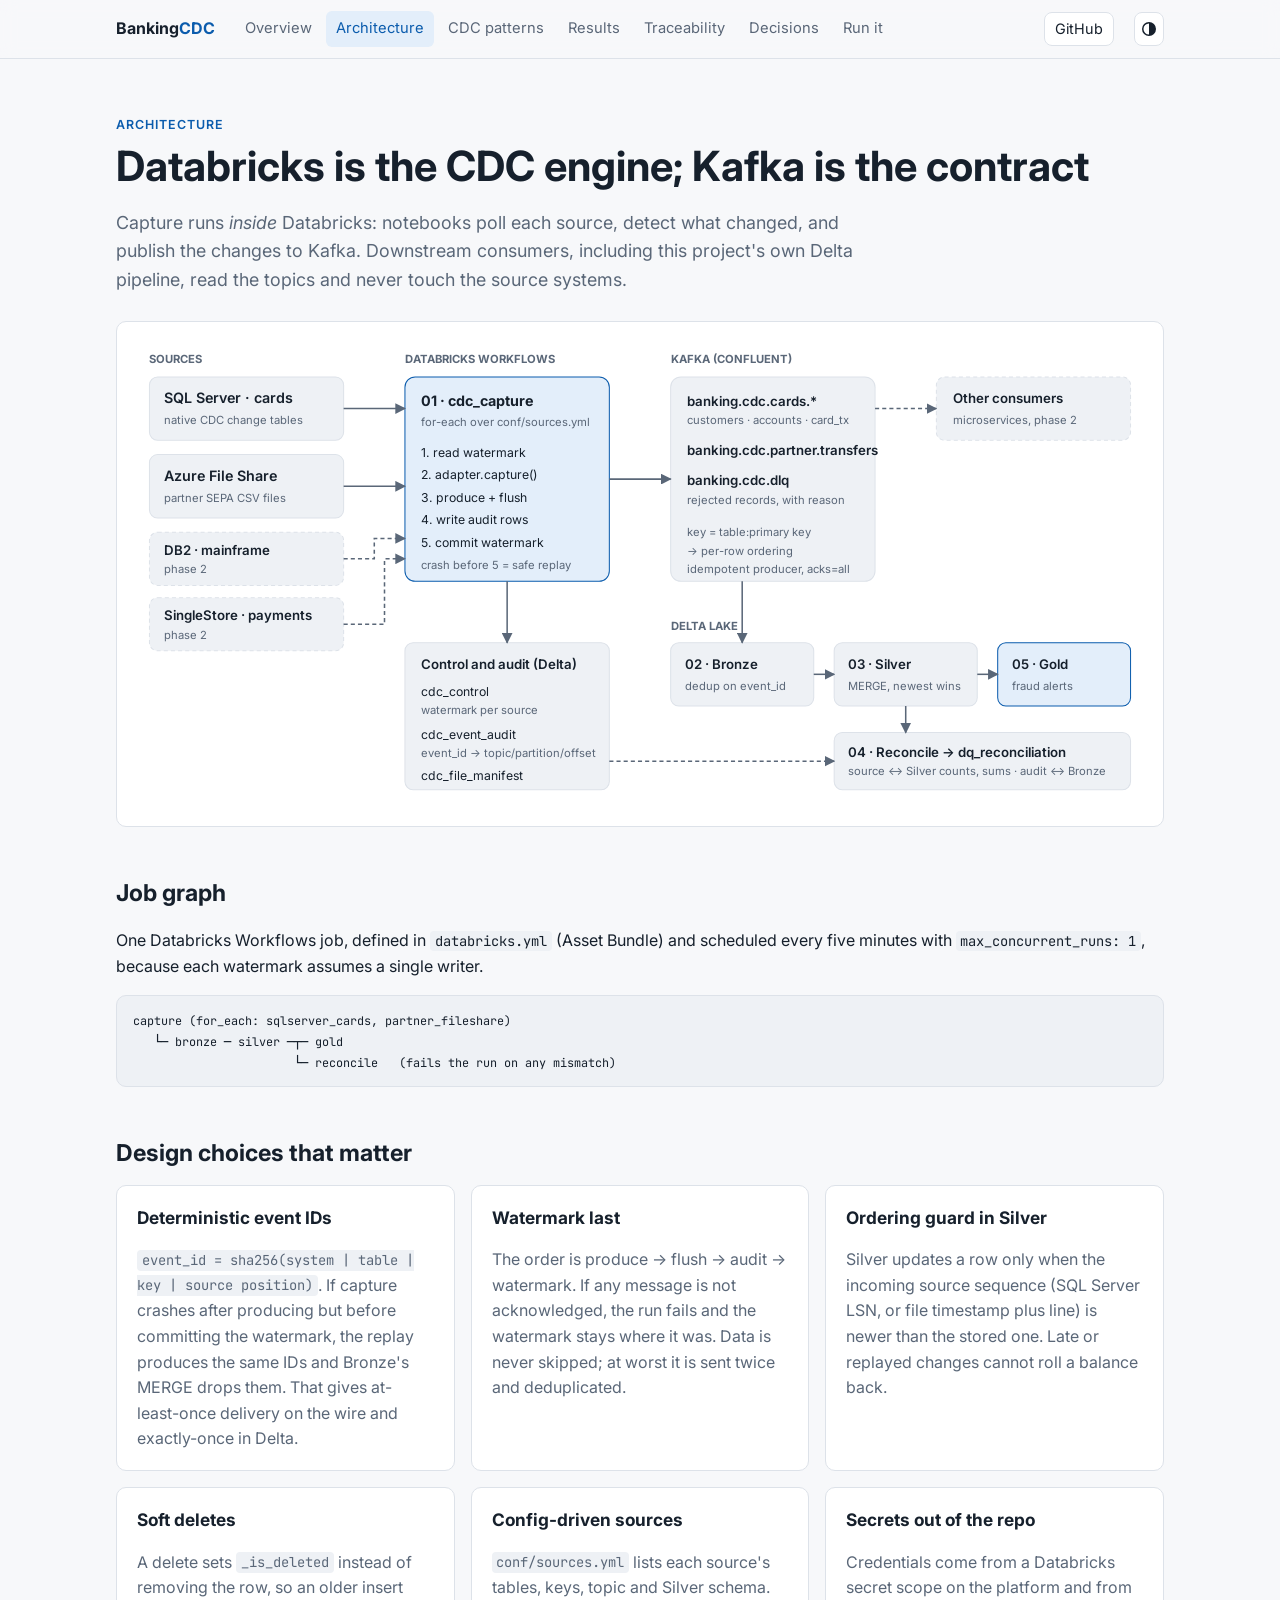
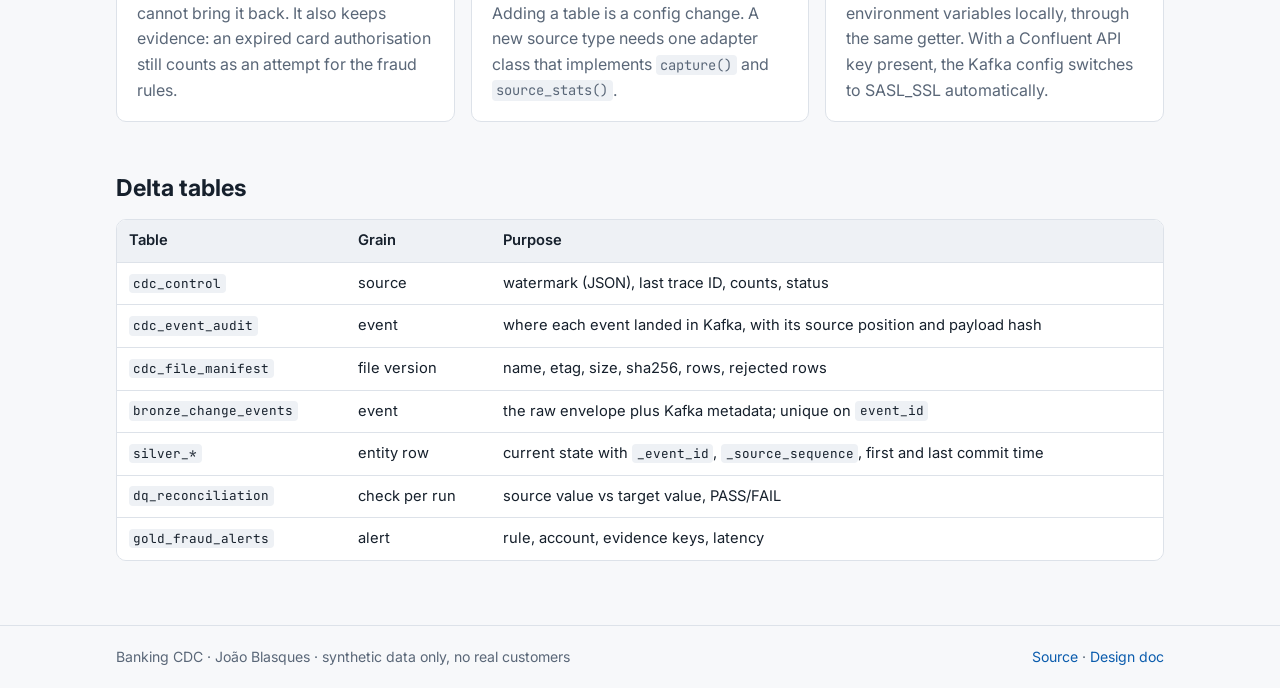
==== site/architecture.html @ 2c1e80fa "feat: Spark/Delta pipeline, Databricks job, measured run and website - Capture → Kafka (idempotent p" ====
<!doctype html>
<html lang="en">
<head>
  <meta charset="utf-8">
  <meta name="viewport" content="width=device-width, initial-scale=1">
  <title>Architecture · Banking CDC</title>
  <meta name="description" content="How changes flow from the bank's source systems through Databricks capture, Kafka and Delta Lake to fraud alerts.">
  <link rel="preconnect" href="https://fonts.googleapis.com">
  <link href="https://fonts.googleapis.com/css2?family=Inter:wght@400;600;700&family=JetBrains+Mono&display=swap" rel="stylesheet">
  <link rel="stylesheet" href="assets/style.css">
</head>
<body data-page="architecture">
<main>
  <section class="hero">
    <div class="eyebrow">Architecture</div>
    <h1>Databricks is the CDC engine; Kafka is the contract</h1>
    <p class="lead">
      Capture runs <i>inside</i> Databricks: notebooks poll each source, detect what changed,
      and publish the changes to Kafka. Downstream consumers, including this project's own
      Delta pipeline, read the topics and never touch the source systems.
    </p>
  </section>

  <div class="diagram" role="img" aria-label="Data flow: sources to capture to Kafka to Bronze, Silver, Gold, with control and audit tables">
    <svg viewBox="0 0 1000 470" xmlns="http://www.w3.org/2000/svg">
      <defs>
        <marker id="arrow" viewBox="0 0 10 10" refX="9" refY="5" markerWidth="7" markerHeight="7" orient="auto-start-reverse">
          <path d="M0,0 L10,5 L0,10 z"/>
        </marker>
      </defs>

      <!-- sources -->
      <text x="20" y="28" font-size="12" font-weight="700" class="sub">SOURCES</text>
      <rect class="box" x="20" y="42" width="190" height="62" rx="8"/>
      <text x="34" y="68" font-size="14" font-weight="600">SQL Server · cards</text>
      <text x="34" y="88" class="sub">native CDC change tables</text>
      <rect class="box" x="20" y="118" width="190" height="62" rx="8"/>
      <text x="34" y="144" font-size="14" font-weight="600">Azure File Share</text>
      <text x="34" y="164" class="sub">partner SEPA CSV files</text>
      <rect class="box edge-dash" x="20" y="194" width="190" height="52" rx="8" stroke-dasharray="4 3"/>
      <text x="34" y="216" font-size="13" font-weight="600">DB2 · mainframe</text>
      <text x="34" y="234" class="sub">phase 2</text>
      <rect class="box" x="20" y="258" width="190" height="52" rx="8" stroke-dasharray="4 3"/>
      <text x="34" y="280" font-size="13" font-weight="600">SingleStore · payments</text>
      <text x="34" y="298" class="sub">phase 2</text>

      <!-- capture -->
      <text x="270" y="28" font-size="12" font-weight="700" class="sub">DATABRICKS WORKFLOWS</text>
      <rect class="box-accent" x="270" y="42" width="200" height="200" rx="10"/>
      <text x="286" y="70" font-size="14" font-weight="700">01 · cdc_capture</text>
      <text x="286" y="90" class="sub">for-each over conf/sources.yml</text>
      <text x="286" y="120" font-size="12">1. read watermark</text>
      <text x="286" y="142" font-size="12">2. adapter.capture()</text>
      <text x="286" y="164" font-size="12">3. produce + flush</text>
      <text x="286" y="186" font-size="12">4. write audit rows</text>
      <text x="286" y="208" font-size="12">5. commit watermark</text>
      <text x="286" y="230" class="sub">crash before 5 = safe replay</text>

      <!-- kafka -->
      <text x="530" y="28" font-size="12" font-weight="700" class="sub">KAFKA (CONFLUENT)</text>
      <rect class="box" x="530" y="42" width="200" height="200" rx="10"/>
      <text x="546" y="70" font-size="13" font-weight="600">banking.cdc.cards.*</text>
      <text x="546" y="88" class="sub">customers · accounts · card_tx</text>
      <text x="546" y="118" font-size="13" font-weight="600">banking.cdc.partner.transfers</text>
      <text x="546" y="148" font-size="13" font-weight="600">banking.cdc.dlq</text>
      <text x="546" y="166" class="sub">rejected records, with reason</text>
      <text x="546" y="198" class="sub">key = table:primary key</text>
      <text x="546" y="216" class="sub">→ per-row ordering</text>
      <text x="546" y="234" class="sub">idempotent producer, acks=all</text>

      <!-- consumers -->
      <rect class="box" x="790" y="42" width="190" height="62" rx="8" stroke-dasharray="4 3"/>
      <text x="806" y="68" font-size="13" font-weight="600">Other consumers</text>
      <text x="806" y="88" class="sub">microservices, phase 2</text>

      <!-- medallion -->
      <text x="530" y="290" font-size="12" font-weight="700" class="sub">DELTA LAKE</text>
      <rect class="box" x="530" y="302" width="140" height="62" rx="8"/>
      <text x="544" y="328" font-size="13" font-weight="600">02 · Bronze</text>
      <text x="544" y="348" class="sub">dedup on event_id</text>
      <rect class="box" x="690" y="302" width="140" height="62" rx="8"/>
      <text x="704" y="328" font-size="13" font-weight="600">03 · Silver</text>
      <text x="704" y="348" class="sub">MERGE, newest wins</text>
      <rect class="box-accent" x="850" y="302" width="130" height="62" rx="8"/>
      <text x="864" y="328" font-size="13" font-weight="600">05 · Gold</text>
      <text x="864" y="348" class="sub">fraud alerts</text>
      <rect class="box" x="690" y="390" width="290" height="56" rx="8"/>
      <text x="704" y="414" font-size="13" font-weight="600">04 · Reconcile → dq_reconciliation</text>
      <text x="704" y="432" class="sub">source ↔ Silver counts, sums · audit ↔ Bronze</text>

      <!-- control -->
      <rect class="box" x="270" y="302" width="200" height="144" rx="8"/>
      <text x="286" y="328" font-size="13" font-weight="600">Control and audit (Delta)</text>
      <text x="286" y="354" font-size="12">cdc_control</text>
      <text x="286" y="372" class="sub">watermark per source</text>
      <text x="286" y="396" font-size="12">cdc_event_audit</text>
      <text x="286" y="414" class="sub">event_id → topic/partition/offset</text>
      <text x="286" y="436" font-size="12">cdc_file_manifest</text>

      <!-- edges -->
      <path class="edge" d="M210 73 H270"/>
      <path class="edge" d="M210 149 H270"/>
      <path class="edge edge-dash" d="M210 220 H240 V200 H270"/>
      <path class="edge edge-dash" d="M210 284 H250 V220 H270"/>
      <path class="edge" d="M470 142 H530"/>
      <path class="edge" d="M370 242 V302"/>
      <path class="edge edge-dash" d="M730 73 H790"/>
      <path class="edge" d="M600 242 V302"/>
      <path class="edge" d="M670 333 H690"/>
      <path class="edge" d="M830 333 H850"/>
      <path class="edge" d="M760 364 V390"/>
      <path class="edge edge-dash" d="M470 418 H690"/>
    </svg>
  </div>

  <h2>Job graph</h2>
  <p>One Databricks Workflows job, defined in <code>databricks.yml</code> (Asset Bundle) and
    scheduled every five minutes with <code>max_concurrent_runs: 1</code>, because each
    watermark assumes a single writer.</p>
<pre><code>capture (for_each: sqlserver_cards, partner_fileshare)
   └─ bronze ─ silver ─┬─ gold
                       └─ reconcile   (fails the run on any mismatch)</code></pre>

  <h2>Design choices that matter</h2>
  <div class="grid grid-2">
    <div class="card">
      <h3>Deterministic event IDs</h3>
      <p class="muted"><code>event_id = sha256(system | table | key | source position)</code>.
        If capture crashes after producing but before committing the watermark, the replay
        produces the same IDs and Bronze's MERGE drops them. That gives at-least-once delivery
        on the wire and exactly-once in Delta.</p>
    </div>
    <div class="card">
      <h3>Watermark last</h3>
      <p class="muted">The order is produce → flush → audit → watermark. If any message is not
        acknowledged, the run fails and the watermark stays where it was. Data is never
        skipped; at worst it is sent twice and deduplicated.</p>
    </div>
    <div class="card">
      <h3>Ordering guard in Silver</h3>
      <p class="muted">Silver updates a row only when the incoming source sequence (SQL Server
        LSN, or file timestamp plus line) is newer than the stored one. Late or replayed
        changes cannot roll a balance back.</p>
    </div>
    <div class="card">
      <h3>Soft deletes</h3>
      <p class="muted">A delete sets <code>_is_deleted</code> instead of removing the row, so
        an older insert cannot bring it back. It also keeps evidence: an expired card
        authorisation still counts as an attempt for the fraud rules.</p>
    </div>
    <div class="card">
      <h3>Config-driven sources</h3>
      <p class="muted"><code>conf/sources.yml</code> lists each source's tables, keys, topic
        and Silver schema. Adding a table is a config change. A new source type needs one
        adapter class that implements <code>capture()</code> and <code>source_stats()</code>.</p>
    </div>
    <div class="card">
      <h3>Secrets out of the repo</h3>
      <p class="muted">Credentials come from a Databricks secret scope on the platform and
        from environment variables locally, through the same getter. With a Confluent API key
        present, the Kafka config switches to SASL_SSL automatically.</p>
    </div>
  </div>

  <h2>Delta tables</h2>
  <div class="table-wrap">
    <table>
      <thead><tr><th>Table</th><th>Grain</th><th>Purpose</th></tr></thead>
      <tbody>
        <tr><td><code>cdc_control</code></td><td>source</td><td>watermark (JSON), last trace ID, counts, status</td></tr>
        <tr><td><code>cdc_event_audit</code></td><td>event</td><td>where each event landed in Kafka, with its source position and payload hash</td></tr>
        <tr><td><code>cdc_file_manifest</code></td><td>file version</td><td>name, etag, size, sha256, rows, rejected rows</td></tr>
        <tr><td><code>bronze_change_events</code></td><td>event</td><td>the raw envelope plus Kafka metadata; unique on <code>event_id</code></td></tr>
        <tr><td><code>silver_*</code></td><td>entity row</td><td>current state with <code>_event_id</code>, <code>_source_sequence</code>, first and last commit time</td></tr>
        <tr><td><code>dq_reconciliation</code></td><td>check per run</td><td>source value vs target value, PASS/FAIL</td></tr>
        <tr><td><code>gold_fraud_alerts</code></td><td>alert</td><td>rule, account, evidence keys, latency</td></tr>
      </tbody>
    </table>
  </div>
</main>
<script src="assets/app.js"></script>
</body>
</html>
---- site/assets/style.css ----
:root {
  --bg: #f7f8fa;
  --surface: #ffffff;
  --surface-2: #eef1f5;
  --text: #16202c;
  --muted: #5a6778;
  --border: #dde2e9;
  --accent: #0b5cad;
  --accent-soft: #e3eefa;
  --ok: #1d7a46;
  --ok-soft: #e2f3e9;
  --bad: #b3261e;
  --bad-soft: #fbe7e5;
  --warn: #8a5a00;
  --s1: #0b5cad;
  --s2: #c2410c;
  --s3: #0f766e;
  --s4: #7c3aed;
  --mono: "JetBrains Mono", ui-monospace, SFMono-Regular, Menlo, monospace;
  --sans: "Inter", system-ui, -apple-system, "Segoe UI", sans-serif;
  --radius: 10px;
  color-scheme: light;
}

@media (prefers-color-scheme: dark) {
  :root:not([data-theme="light"]) {
    --bg: #0e141b;
    --surface: #151d27;
    --surface-2: #1c2633;
    --text: #e6ebf1;
    --muted: #9aa7b8;
    --border: #2a3646;
    --accent: #6cb0f5;
    --accent-soft: #16304b;
    --ok: #5fcf8f;
    --ok-soft: #133524;
    --bad: #f28b82;
    --bad-soft: #3d1a18;
    --warn: #f0b955;
    --s1: #6cb0f5;
    --s2: #f59e6b;
    --s3: #4fd1c5;
    --s4: #b794f6;
    color-scheme: dark;
  }
}

:root[data-theme="dark"] {
  --bg: #0e141b;
  --surface: #151d27;
  --surface-2: #1c2633;
  --text: #e6ebf1;
  --muted: #9aa7b8;
  --border: #2a3646;
  --accent: #6cb0f5;
  --accent-soft: #16304b;
  --ok: #5fcf8f;
  --ok-soft: #133524;
  --bad: #f28b82;
  --bad-soft: #3d1a18;
  --warn: #f0b955;
  --s1: #6cb0f5;
  --s2: #f59e6b;
  --s3: #4fd1c5;
  --s4: #b794f6;
  color-scheme: dark;
}

* { box-sizing: border-box; }
html { scroll-behavior: smooth; }
body {
  margin: 0;
  background: var(--bg);
  color: var(--text);
  font: 16px/1.6 var(--sans);
  -webkit-font-smoothing: antialiased;
}
a { color: var(--accent); text-decoration: none; }
a:hover { text-decoration: underline; }
code, pre { font-family: var(--mono); font-size: 0.86em; }
code { background: var(--surface-2); padding: 0.1em 0.35em; border-radius: 4px; }
pre {
  background: var(--surface-2);
  border: 1px solid var(--border);
  border-radius: var(--radius);
  padding: 14px 16px;
  overflow-x: auto;
  line-height: 1.5;
}
pre code { background: none; padding: 0; }

/* ---- header / nav ---- */
.site-header {
  position: sticky;
  top: 0;
  z-index: 10;
  background: color-mix(in srgb, var(--bg) 88%, transparent);
  backdrop-filter: blur(8px);
  border-bottom: 1px solid var(--border);
}
.nav {
  max-width: 1080px;
  margin: 0 auto;
  padding: 0 16px;
  display: flex;
  align-items: center;
  gap: 20px;
  height: 58px;
}
.brand { font-weight: 700; color: var(--text); white-space: nowrap; }
.brand span { color: var(--accent); }
.nav-links { display: flex; gap: 4px; flex: 1; overflow-x: auto; scrollbar-width: none; }
.nav-links a {
  color: var(--muted);
  padding: 6px 10px;
  border-radius: 6px;
  font-size: 0.92rem;
  white-space: nowrap;
}
.nav-links a:hover { color: var(--text); background: var(--surface-2); text-decoration: none; }
.nav-links a[aria-current="page"] { color: var(--accent); background: var(--accent-soft); }
.icon-btn {
  border: 1px solid var(--border);
  background: var(--surface);
  color: var(--text);
  border-radius: 8px;
  height: 34px;
  min-width: 34px;
  cursor: pointer;
  font-size: 0.9rem;
}
.icon-btn:hover { background: var(--surface-2); }

/* ---- layout ---- */
main { max-width: 1080px; margin: 0 auto; padding: 32px 16px 64px; }
.hero { padding: 24px 0 8px; }
.eyebrow {
  text-transform: uppercase;
  letter-spacing: 0.08em;
  font-size: 0.78rem;
  color: var(--accent);
  font-weight: 600;
}
h1 { font-size: clamp(1.8rem, 4vw, 2.6rem); line-height: 1.15; margin: 8px 0 12px; }
h2 { font-size: 1.45rem; margin: 48px 0 12px; }
h3 { font-size: 1.08rem; margin: 0 0 6px; }
.lead { font-size: 1.12rem; color: var(--muted); max-width: 760px; }
.muted { color: var(--muted); }
.small { font-size: 0.88rem; }

.grid { display: grid; gap: 16px; }
.grid-2 { grid-template-columns: repeat(auto-fit, minmax(300px, 1fr)); }
.grid-3 { grid-template-columns: repeat(auto-fit, minmax(240px, 1fr)); }
.grid-4 { grid-template-columns: repeat(auto-fit, minmax(180px, 1fr)); }

.card {
  background: var(--surface);
  border: 1px solid var(--border);
  border-radius: var(--radius);
  padding: 18px 20px;
}
.card p:last-child { margin-bottom: 0; }
.card.accent { border-left: 4px solid var(--accent); }

.stat .value { font-size: 1.9rem; font-weight: 700; line-height: 1.1; }
.stat .label { color: var(--muted); font-size: 0.88rem; }

.tag {
  display: inline-block;
  font-size: 0.75rem;
  font-weight: 600;
  padding: 2px 8px;
  border-radius: 999px;
  background: var(--surface-2);
  color: var(--muted);
  margin-right: 4px;
}
.tag.ok { background: var(--ok-soft); color: var(--ok); }
.tag.bad { background: var(--bad-soft); color: var(--bad); }
.tag.blue { background: var(--accent-soft); color: var(--accent); }

.cta-row { display: flex; gap: 10px; flex-wrap: wrap; margin: 20px 0; }
.btn {
  display: inline-block;
  padding: 9px 16px;
  border-radius: 8px;
  border: 1px solid var(--border);
  background: var(--surface);
  color: var(--text);
  font-weight: 600;
  font-size: 0.94rem;
}
.btn.primary { background: var(--accent); border-color: var(--accent); color: #fff; }
:root[data-theme="dark"] .btn.primary { color: #0e141b; }
@media (prefers-color-scheme: dark) {
  :root:not([data-theme="light"]) .btn.primary { color: #0e141b; }
}
.btn:hover { text-decoration: none; filter: brightness(1.05); }

/* ---- tables ---- */
.table-wrap { overflow-x: auto; border: 1px solid var(--border); border-radius: var(--radius); }
table { border-collapse: collapse; width: 100%; background: var(--surface); font-size: 0.92rem; }
th, td { text-align: left; padding: 9px 12px; border-bottom: 1px solid var(--border); vertical-align: top; }
th { background: var(--surface-2); font-weight: 600; white-space: nowrap; }
tr:last-child td { border-bottom: none; }
td.num, th.num { text-align: right; font-variant-numeric: tabular-nums; }
td code { white-space: nowrap; }

/* ---- diagram ---- */
.diagram { background: var(--surface); border: 1px solid var(--border); border-radius: var(--radius); padding: 12px; overflow-x: auto; }
.diagram svg { display: block; width: 100%; min-width: 760px; height: auto; }
.diagram text { font-family: var(--sans); fill: var(--text); }
.diagram .box { fill: var(--surface-2); stroke: var(--border); }
.diagram .box-accent { fill: var(--accent-soft); stroke: var(--accent); }
.diagram .sub { fill: var(--muted); font-size: 11px; }
.diagram .edge { stroke: var(--muted); stroke-width: 1.5; fill: none; marker-end: url(#arrow); }
.diagram .edge-dash { stroke-dasharray: 4 3; }
.diagram #arrow path { fill: var(--muted); }

/* ---- steps ---- */
.steps { counter-reset: step; list-style: none; padding: 0; }
.steps li { counter-increment: step; position: relative; padding: 0 0 18px 44px; }
.steps li::before {
  content: counter(step);
  position: absolute;
  left: 0;
  top: 0;
  width: 28px;
  height: 28px;
  border-radius: 50%;
  background: var(--accent-soft);
  color: var(--accent);
  font-weight: 700;
  display: grid;
  place-items: center;
  font-size: 0.85rem;
}

/* ---- charts ---- */
.chart { width: 100%; height: auto; display: block; }
.chart text { font-family: var(--sans); fill: var(--muted); font-size: 11px; }
.chart .grid-line { stroke: var(--border); }
.legend { display: flex; gap: 14px; flex-wrap: wrap; font-size: 0.85rem; color: var(--muted); margin-top: 8px; }
.legend i { display: inline-block; width: 10px; height: 10px; border-radius: 2px; margin-right: 6px; vertical-align: middle; }

/* ---- lineage ---- */
.alert-picker { display: flex; gap: 8px; flex-wrap: wrap; margin-bottom: 16px; }
.alert-picker button {
  border: 1px solid var(--border);
  background: var(--surface);
  color: var(--text);
  border-radius: 999px;
  padding: 7px 14px;
  cursor: pointer;
  font: inherit;
  font-size: 0.9rem;
}
.alert-picker button[aria-pressed="true"] { background: var(--accent); border-color: var(--accent); color: #fff; }
.trace { display: grid; gap: 12px; }
.trace-hop { display: grid; grid-template-columns: 140px 1fr; gap: 12px; align-items: start; }
.trace-hop .hop-label { font-weight: 600; color: var(--muted); font-size: 0.85rem; padding-top: 18px; }
@media (max-width: 640px) {
  .trace-hop { grid-template-columns: 1fr; }
  .trace-hop .hop-label { padding-top: 0; }
}
.kv { display: grid; grid-template-columns: max-content 1fr; gap: 2px 14px; font-size: 0.88rem; }
.kv dt { color: var(--muted); }
.kv dd { margin: 0; font-family: var(--mono); font-size: 0.82rem; word-break: break-all; }

details.adr { background: var(--surface); border: 1px solid var(--border); border-radius: var(--radius); padding: 14px 18px; margin-bottom: 10px; }
details.adr summary { cursor: pointer; font-weight: 600; }
details.adr[open] summary { margin-bottom: 8px; }

.site-footer { border-top: 1px solid var(--border); color: var(--muted); font-size: 0.88rem; }
.site-footer div { max-width: 1080px; margin: 0 auto; padding: 20px 16px; display: flex; gap: 16px; flex-wrap: wrap; justify-content: space-between; }

.notice { background: var(--accent-soft); border-radius: var(--radius); padding: 12px 16px; font-size: 0.94rem; }
.empty { color: var(--muted); font-style: italic; }

/* ---- small screens: nothing may push the page wider than the viewport ---- */
.grid > *, .nav > *, .trace-hop > * { min-width: 0; }
.nav-links { min-width: 0; }
.icon-btn svg { width: 16px; height: 16px; display: block; margin: auto; fill: currentColor; }
@media (max-width: 640px) {
  .nav { gap: 10px; }
  .gh-link { display: none !important; }
  h2 { font-size: 1.25rem; margin-top: 36px; }
  .card { padding: 14px 16px; }
  pre { font-size: 0.78rem; }
}
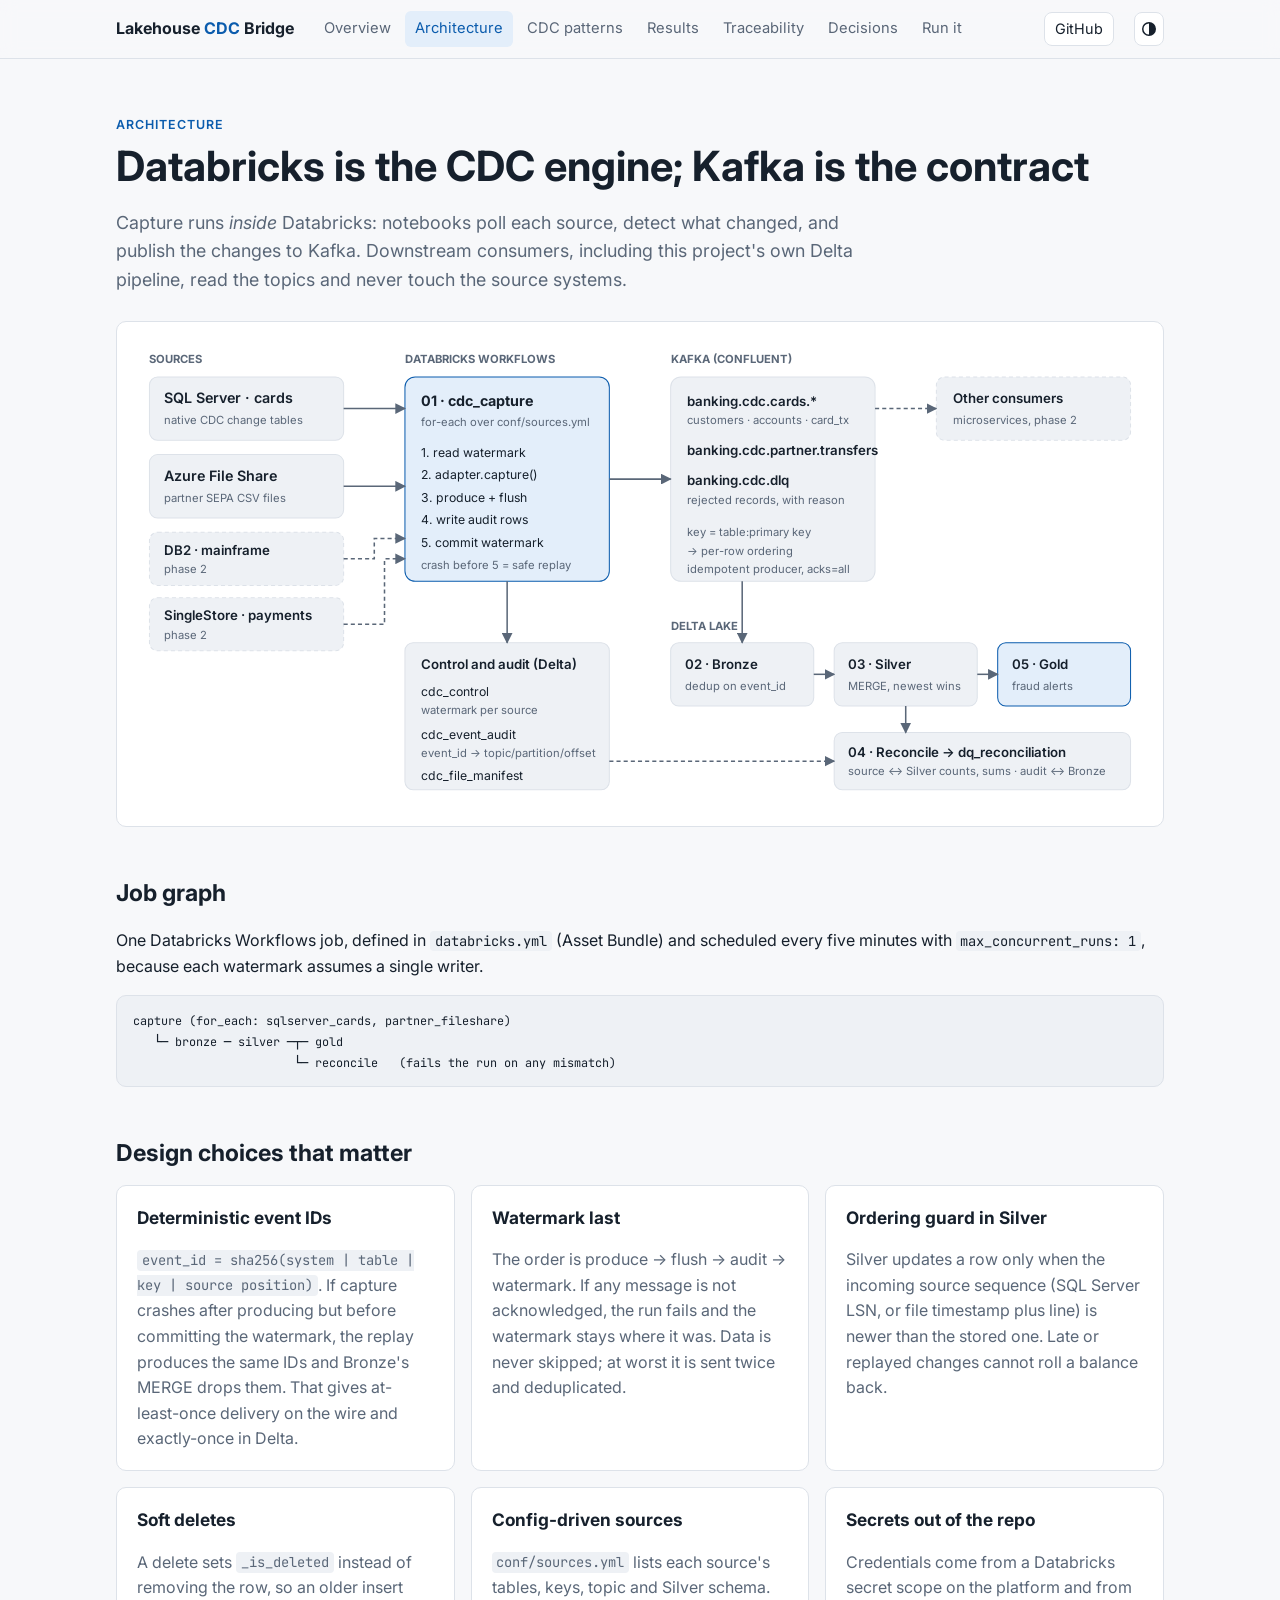
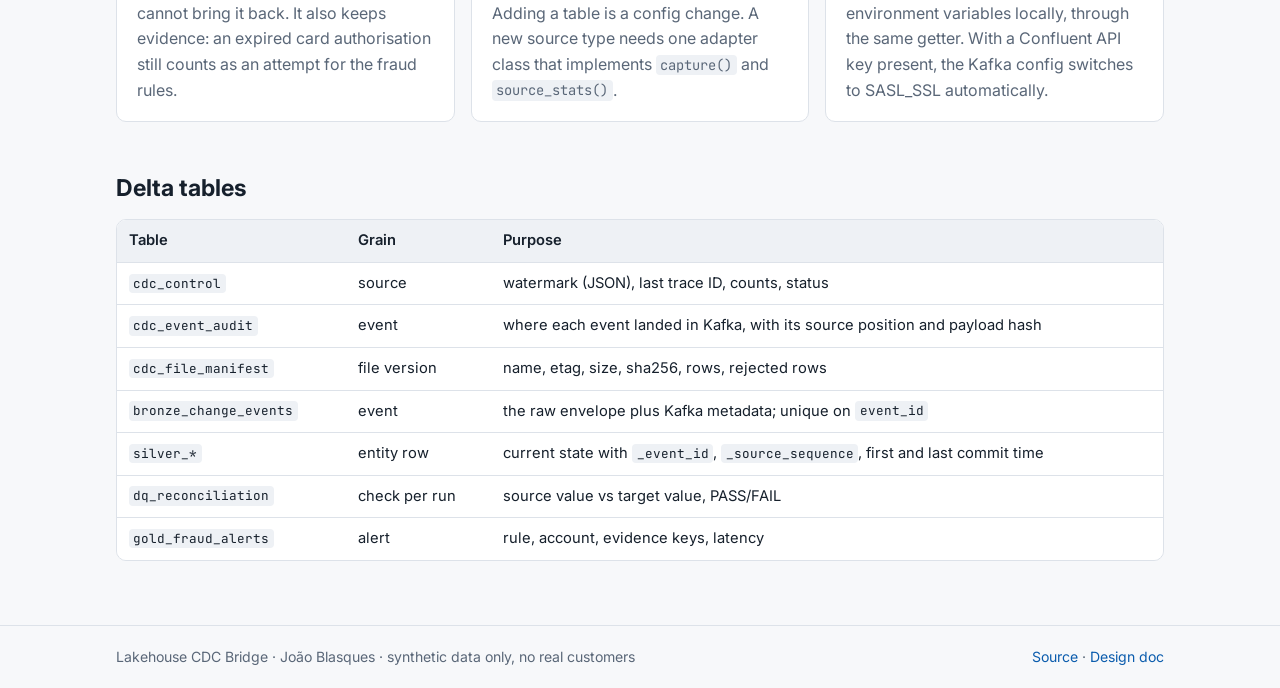
==== commit 0095aec2: "chore: rename project to lakehouse-cdc-bridge Update repo/Pages URLs, site branding and titles, READ" ====
--- a/site/architecture.html
+++ b/site/architecture.html
@@ -3,7 +3,7 @@
 <head>
   <meta charset="utf-8">
   <meta name="viewport" content="width=device-width, initial-scale=1">
-  <title>Architecture · Banking CDC</title>
+  <title>Architecture · Lakehouse CDC Bridge</title>
   <meta name="description" content="How changes flow from the bank's source systems through Databricks capture, Kafka and Delta Lake to fraud alerts.">
   <link rel="preconnect" href="https://fonts.googleapis.com">
   <link href="https://fonts.googleapis.com/css2?family=Inter:wght@400;600;700&family=JetBrains+Mono&display=swap" rel="stylesheet">
--- a/site/assets/style.css
+++ b/site/assets/style.css
@@ -288,3 +288,8 @@
   .card { padding: 14px 16px; }
   pre { font-size: 0.78rem; }
 }
+@media (max-width: 640px) {
+  .nav { flex-wrap: wrap; height: auto; padding-top: 10px; row-gap: 6px; }
+  .brand { flex: 1; }
+  .nav-links { order: 3; flex-basis: 100%; padding-bottom: 8px; }
+}
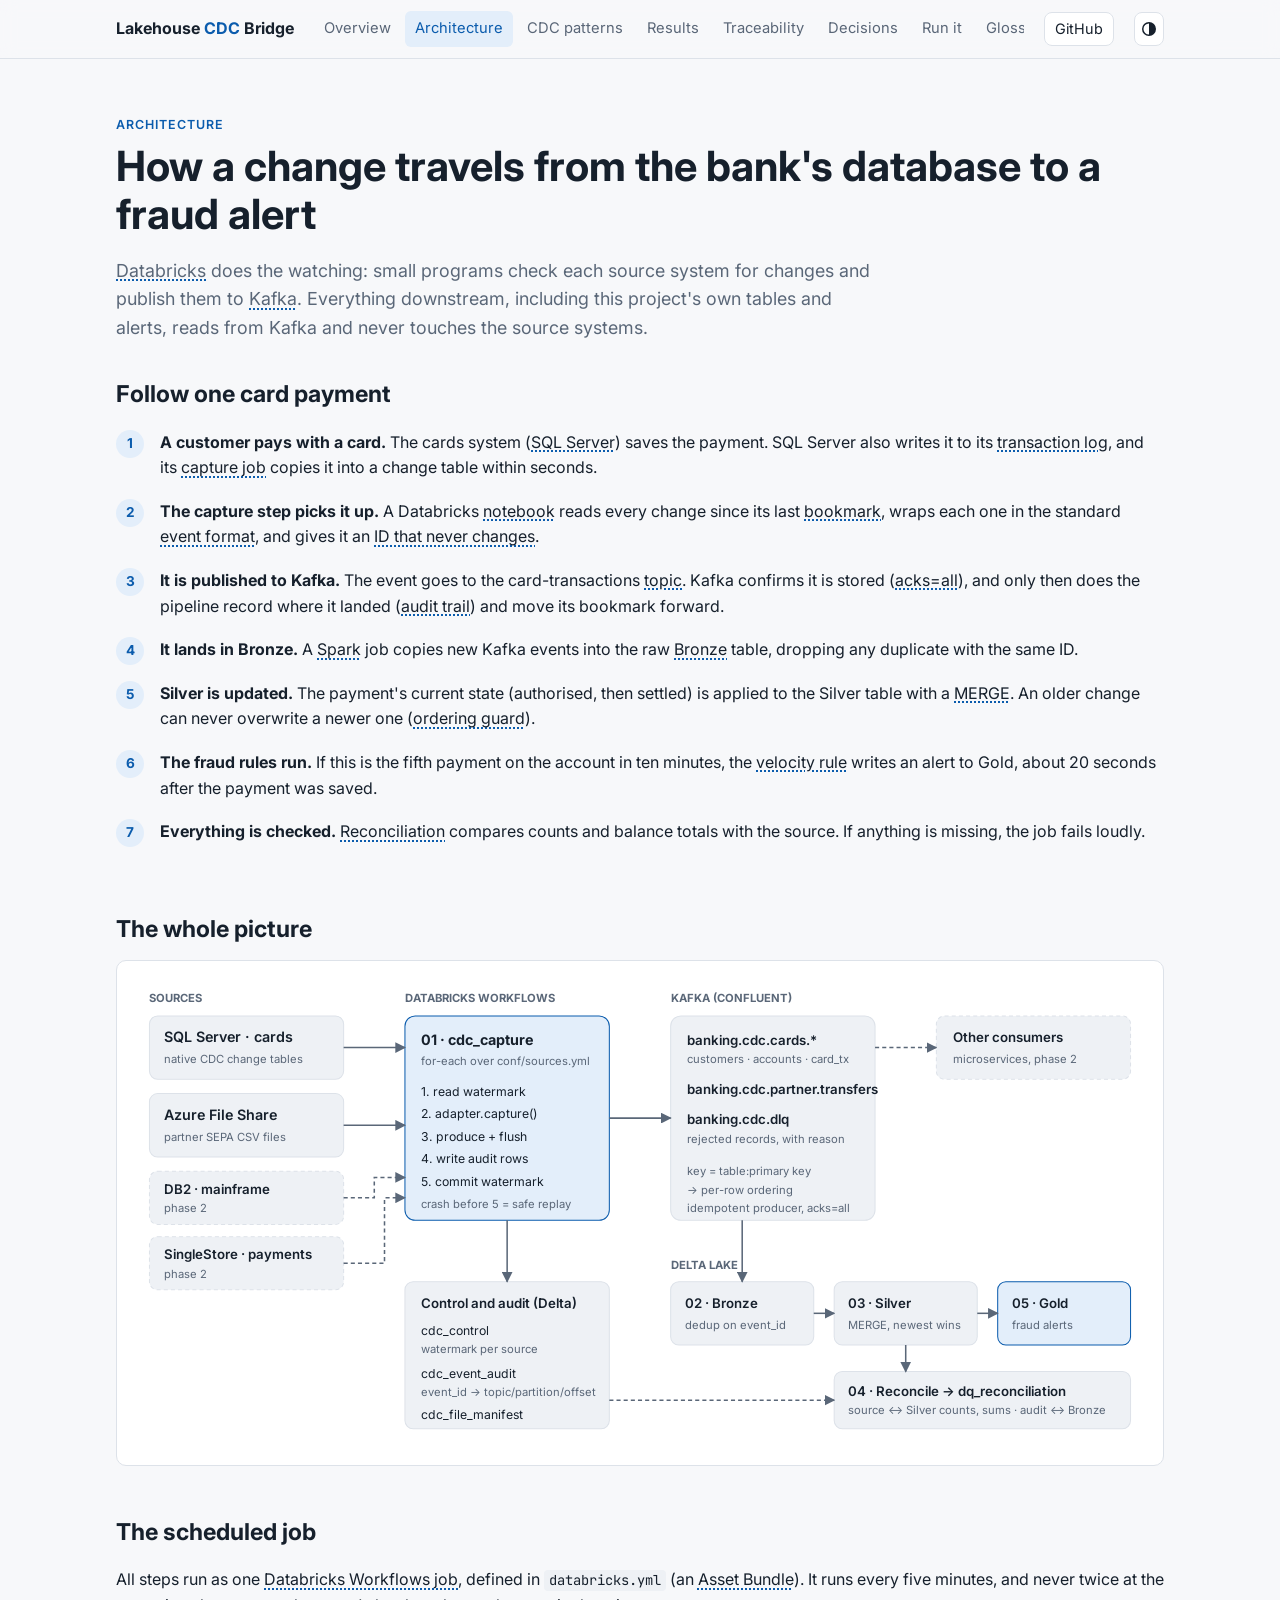
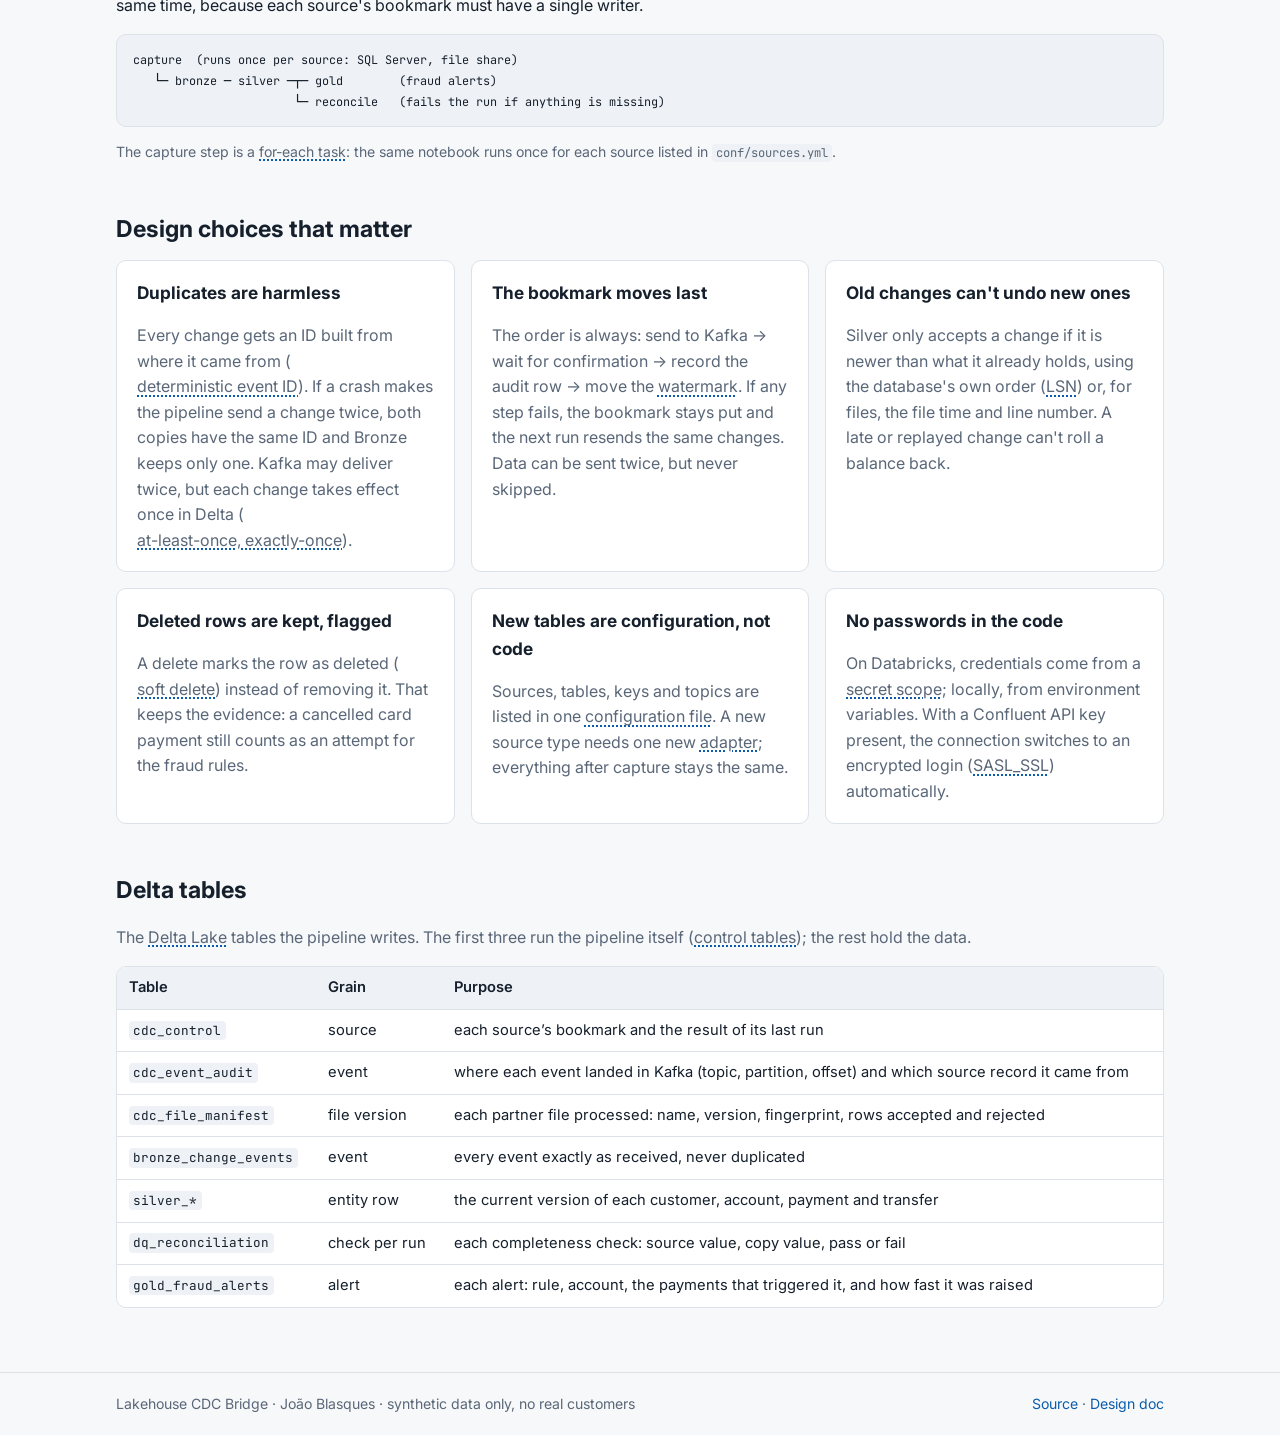
==== commit 456ac1bb: "docs(site): plain-language rewrite with glossary and term popovers - Glossary page: 82 terms in plai" ====
--- a/site/architecture.html
+++ b/site/architecture.html
@@ -7,20 +7,51 @@
   <meta name="description" content="How changes flow from the bank's source systems through Databricks capture, Kafka and Delta Lake to fraud alerts.">
   <link rel="preconnect" href="https://fonts.googleapis.com">
   <link href="https://fonts.googleapis.com/css2?family=Inter:wght@400;600;700&family=JetBrains+Mono&display=swap" rel="stylesheet">
+  <link rel="icon" href="data:image/svg+xml,%3Csvg xmlns=%27http://www.w3.org/2000/svg%27 viewBox=%270 0 32 32%27%3E%3Crect width=%2732%27 height=%2732%27 rx=%277%27 fill=%27%230b5cad%27/%3E%3Cpath d=%27M8 11h16M8 16h11M8 21h16%27 stroke=%27white%27 stroke-width=%273%27 stroke-linecap=%27round%27/%3E%3C/svg%3E">
   <link rel="stylesheet" href="assets/style.css">
 </head>
 <body data-page="architecture">
 <main>
   <section class="hero">
     <div class="eyebrow">Architecture</div>
-    <h1>Databricks is the CDC engine; Kafka is the contract</h1>
+    <h1>How a change travels from the bank's database to a fraud alert</h1>
     <p class="lead">
-      Capture runs <i>inside</i> Databricks: notebooks poll each source, detect what changed,
-      and publish the changes to Kafka. Downstream consumers, including this project's own
-      Delta pipeline, read the topics and never touch the source systems.
+      <span data-term="databricks">Databricks</span> does the watching: small programs check each
+      source system for changes and publish them to <span data-term="kafka">Kafka</span>. Everything
+      downstream, including this project's own tables and alerts, reads from Kafka and never
+      touches the source systems.
     </p>
   </section>
 
+  <h2 style="margin-top:8px">Follow one card payment</h2>
+  <ol class="steps">
+    <li><b>A customer pays with a card.</b> The cards system
+      (<span data-term="sql-server">SQL Server</span>) saves the payment. SQL Server also writes it
+      to its <span data-term="transaction-log">transaction log</span>, and its
+      <span data-term="capture-job">capture job</span> copies it into a change table within seconds.</li>
+    <li><b>The capture step picks it up.</b> A Databricks <span data-term="notebook">notebook</span>
+      reads every change since its last <span data-term="watermark">bookmark</span>, wraps each one
+      in the standard <span data-term="envelope">event format</span>, and gives it an
+      <span data-term="event-id">ID that never changes</span>.</li>
+    <li><b>It is published to Kafka.</b> The event goes to the card-transactions
+      <span data-term="topic">topic</span>. Kafka confirms it is stored
+      (<span data-term="acks">acks=all</span>), and only then does the pipeline record where it
+      landed (<span data-term="audit">audit trail</span>) and move its bookmark forward.</li>
+    <li><b>It lands in Bronze.</b> A <span data-term="spark">Spark</span> job copies new Kafka
+      events into the raw <span data-term="medallion">Bronze</span> table, dropping any duplicate
+      with the same ID.</li>
+    <li><b>Silver is updated.</b> The payment's current state (authorised, then settled) is applied
+      to the Silver table with a <span data-term="merge">MERGE</span>. An older change can never
+      overwrite a newer one (<span data-term="ordering-guard">ordering guard</span>).</li>
+    <li><b>The fraud rules run.</b> If this is the fifth payment on the account in ten minutes, the
+      <span data-term="velocity">velocity rule</span> writes an alert to Gold, about 20 seconds
+      after the payment was saved.</li>
+    <li><b>Everything is checked.</b> <span data-term="reconciliation">Reconciliation</span>
+      compares counts and balance totals with the source. If anything is missing, the job fails
+      loudly.</li>
+  </ol>
+
+  <h2>The whole picture</h2>
   <div class="diagram" role="img" aria-label="Data flow: sources to capture to Kafka to Bronze, Silver, Gold, with control and audit tables">
     <svg viewBox="0 0 1000 470" xmlns="http://www.w3.org/2000/svg">
       <defs>
@@ -113,71 +144,81 @@
     </svg>
   </div>
 
-  <h2>Job graph</h2>
-  <p>One Databricks Workflows job, defined in <code>databricks.yml</code> (Asset Bundle) and
-    scheduled every five minutes with <code>max_concurrent_runs: 1</code>, because each
-    watermark assumes a single writer.</p>
-<pre><code>capture (for_each: sqlserver_cards, partner_fileshare)
-   └─ bronze ─ silver ─┬─ gold
-                       └─ reconcile   (fails the run on any mismatch)</code></pre>
+  <h2>The scheduled job</h2>
+  <p>All steps run as one <span data-term="workflows">Databricks Workflows job</span>, defined in
+    <code>databricks.yml</code> (an <span data-term="bundle">Asset Bundle</span>). It runs every
+    five minutes, and never twice at the same time, because each source's bookmark must have
+    a single writer.</p>
+<pre><code>capture  (runs once per source: SQL Server, file share)
+   └─ bronze ─ silver ─┬─ gold        (fraud alerts)
+                       └─ reconcile   (fails the run if anything is missing)</code></pre>
+  <p class="muted small">The capture step is a <span data-term="for-each">for-each task</span>:
+    the same notebook runs once for each source listed in <code>conf/sources.yml</code>.</p>
 
   <h2>Design choices that matter</h2>
   <div class="grid grid-2">
     <div class="card">
-      <h3>Deterministic event IDs</h3>
-      <p class="muted"><code>event_id = sha256(system | table | key | source position)</code>.
-        If capture crashes after producing but before committing the watermark, the replay
-        produces the same IDs and Bronze's MERGE drops them. That gives at-least-once delivery
-        on the wire and exactly-once in Delta.</p>
-    </div>
-    <div class="card">
-      <h3>Watermark last</h3>
-      <p class="muted">The order is produce → flush → audit → watermark. If any message is not
-        acknowledged, the run fails and the watermark stays where it was. Data is never
-        skipped; at worst it is sent twice and deduplicated.</p>
-    </div>
-    <div class="card">
-      <h3>Ordering guard in Silver</h3>
-      <p class="muted">Silver updates a row only when the incoming source sequence (SQL Server
-        LSN, or file timestamp plus line) is newer than the stored one. Late or replayed
-        changes cannot roll a balance back.</p>
-    </div>
-    <div class="card">
-      <h3>Soft deletes</h3>
-      <p class="muted">A delete sets <code>_is_deleted</code> instead of removing the row, so
-        an older insert cannot bring it back. It also keeps evidence: an expired card
-        authorisation still counts as an attempt for the fraud rules.</p>
-    </div>
-    <div class="card">
-      <h3>Config-driven sources</h3>
-      <p class="muted"><code>conf/sources.yml</code> lists each source's tables, keys, topic
-        and Silver schema. Adding a table is a config change. A new source type needs one
-        adapter class that implements <code>capture()</code> and <code>source_stats()</code>.</p>
-    </div>
-    <div class="card">
-      <h3>Secrets out of the repo</h3>
-      <p class="muted">Credentials come from a Databricks secret scope on the platform and
-        from environment variables locally, through the same getter. With a Confluent API key
-        present, the Kafka config switches to SASL_SSL automatically.</p>
+      <h3>Duplicates are harmless</h3>
+      <p class="muted">Every change gets an ID built from where it came from
+        (<span data-term="event-id">deterministic event ID</span>). If a crash makes the pipeline
+        send a change twice, both copies have the same ID and Bronze keeps only one. Kafka may
+        deliver twice, but each change takes effect once in Delta
+        (<span data-term="at-least-once">at-least-once, exactly-once</span>).</p>
+    </div>
+    <div class="card">
+      <h3>The bookmark moves last</h3>
+      <p class="muted">The order is always: send to Kafka → wait for confirmation → record the
+        audit row → move the <span data-term="watermark">watermark</span>. If any step fails, the
+        bookmark stays put and the next run resends the same changes. Data can be sent twice,
+        but never skipped.</p>
+    </div>
+    <div class="card">
+      <h3>Old changes can't undo new ones</h3>
+      <p class="muted">Silver only accepts a change if it is newer than what it already holds,
+        using the database's own order (<span data-term="lsn">LSN</span>) or, for files, the file
+        time and line number. A late or replayed change can't roll a balance back.</p>
+    </div>
+    <div class="card">
+      <h3>Deleted rows are kept, flagged</h3>
+      <p class="muted">A delete marks the row as deleted
+        (<span data-term="soft-delete">soft delete</span>) instead of removing it. That keeps the
+        evidence: a cancelled card payment still counts as an attempt for the fraud rules.</p>
+    </div>
+    <div class="card">
+      <h3>New tables are configuration, not code</h3>
+      <p class="muted">Sources, tables, keys and topics are listed in one
+        <span data-term="yaml">configuration file</span>. A new source type needs one new
+        <span data-term="adapter">adapter</span>; everything after capture stays the same.</p>
+    </div>
+    <div class="card">
+      <h3>No passwords in the code</h3>
+      <p class="muted">On Databricks, credentials come from a
+        <span data-term="secret-scope">secret scope</span>; locally, from environment variables.
+        With a Confluent API key present, the connection switches to an encrypted login
+        (<span data-term="sasl">SASL_SSL</span>) automatically.</p>
     </div>
   </div>
 
-  <h2>Delta tables</h2>
+  <h2 id="tables">Delta tables</h2>
+  <p class="muted">The <span data-term="delta">Delta Lake</span> tables the pipeline writes. The
+    first three run the pipeline itself (<span data-term="control-table">control tables</span>);
+    the rest hold the data.</p>
   <div class="table-wrap">
     <table>
       <thead><tr><th>Table</th><th>Grain</th><th>Purpose</th></tr></thead>
       <tbody>
-        <tr><td><code>cdc_control</code></td><td>source</td><td>watermark (JSON), last trace ID, counts, status</td></tr>
-        <tr><td><code>cdc_event_audit</code></td><td>event</td><td>where each event landed in Kafka, with its source position and payload hash</td></tr>
-        <tr><td><code>cdc_file_manifest</code></td><td>file version</td><td>name, etag, size, sha256, rows, rejected rows</td></tr>
-        <tr><td><code>bronze_change_events</code></td><td>event</td><td>the raw envelope plus Kafka metadata; unique on <code>event_id</code></td></tr>
-        <tr><td><code>silver_*</code></td><td>entity row</td><td>current state with <code>_event_id</code>, <code>_source_sequence</code>, first and last commit time</td></tr>
-        <tr><td><code>dq_reconciliation</code></td><td>check per run</td><td>source value vs target value, PASS/FAIL</td></tr>
-        <tr><td><code>gold_fraud_alerts</code></td><td>alert</td><td>rule, account, evidence keys, latency</td></tr>
+        <tr><td><code>cdc_control</code></td><td>source</td><td>each source’s bookmark and the result of its last run</td></tr>
+        <tr><td><code>cdc_event_audit</code></td><td>event</td><td>where each event landed in Kafka (topic, partition, offset) and which source record it came from</td></tr>
+        <tr><td><code>cdc_file_manifest</code></td><td>file version</td><td>each partner file processed: name, version, fingerprint, rows accepted and rejected</td></tr>
+        <tr><td><code>bronze_change_events</code></td><td>event</td><td>every event exactly as received, never duplicated</td></tr>
+        <tr><td><code>silver_*</code></td><td>entity row</td><td>the current version of each customer, account, payment and transfer</td></tr>
+        <tr><td><code>dq_reconciliation</code></td><td>check per run</td><td>each completeness check: source value, copy value, pass or fail</td></tr>
+        <tr><td><code>gold_fraud_alerts</code></td><td>alert</td><td>each alert: rule, account, the payments that triggered it, and how fast it was raised</td></tr>
       </tbody>
     </table>
   </div>
 </main>
 <script src="assets/app.js"></script>
+<script src="assets/glossary.js"></script>
 </body>
 </html>
--- a/site/assets/style.css
+++ b/site/assets/style.css
@@ -293,3 +293,51 @@
   .brand { flex: 1; }
   .nav-links { order: 3; flex-basis: 100%; padding-bottom: 8px; }
 }
+
+/* ---- glossary terms + popovers ---- */
+button.term {
+  font: inherit;
+  color: inherit;
+  background: none;
+  border: 0;
+  padding: 0;
+  cursor: help;
+  text-decoration: underline dotted;
+  text-decoration-color: var(--accent);
+  text-underline-offset: 3px;
+  text-decoration-thickness: 1.5px;
+}
+button.term:hover, button.term[aria-expanded="true"] { color: var(--accent); }
+button.term:focus-visible { outline: 2px solid var(--accent); outline-offset: 2px; border-radius: 3px; }
+code button.term, button.term code { cursor: help; }
+.term-pop {
+  position: absolute;
+  z-index: 50;
+  max-width: min(340px, calc(100vw - 24px));
+  background: var(--surface);
+  color: var(--text);
+  border: 1px solid var(--border);
+  border-radius: var(--radius);
+  box-shadow: 0 8px 28px rgb(0 0 0 / 0.16);
+  padding: 12px 14px;
+  font-size: 0.9rem;
+  line-height: 1.5;
+}
+.term-pop p { margin: 4px 0 8px; }
+.term-pop-title { font-weight: 700; }
+.term-pop a { font-size: 0.85rem; font-weight: 600; }
+
+/* ---- glossary page ---- */
+.glossary-search { width: 100%; max-width: 420px; padding: 10px 14px; border: 1px solid var(--border);
+  border-radius: 8px; background: var(--surface); color: var(--text); font: inherit; }
+.glossary-group h2 { margin-top: 36px; }
+.glossary-list { display: grid; gap: 10px; }
+.glossary-item { background: var(--surface); border: 1px solid var(--border); border-radius: var(--radius); padding: 14px 18px; scroll-margin-top: 80px; }
+.glossary-item:target { border-color: var(--accent); box-shadow: 0 0 0 3px var(--accent-soft); }
+.glossary-item h3 { margin-bottom: 4px; }
+.glossary-item p { margin: 4px 0 0; }
+.glossary-item .more { color: var(--muted); }
+.toc { display: flex; flex-wrap: wrap; gap: 8px; margin: 16px 0; }
+.toc a { font-size: 0.88rem; padding: 4px 10px; border-radius: 999px; background: var(--surface-2); color: var(--text); }
+.plain { background: var(--surface-2); border-radius: var(--radius); padding: 12px 16px; margin: 0 0 12px; }
+.plain b { color: var(--accent); }
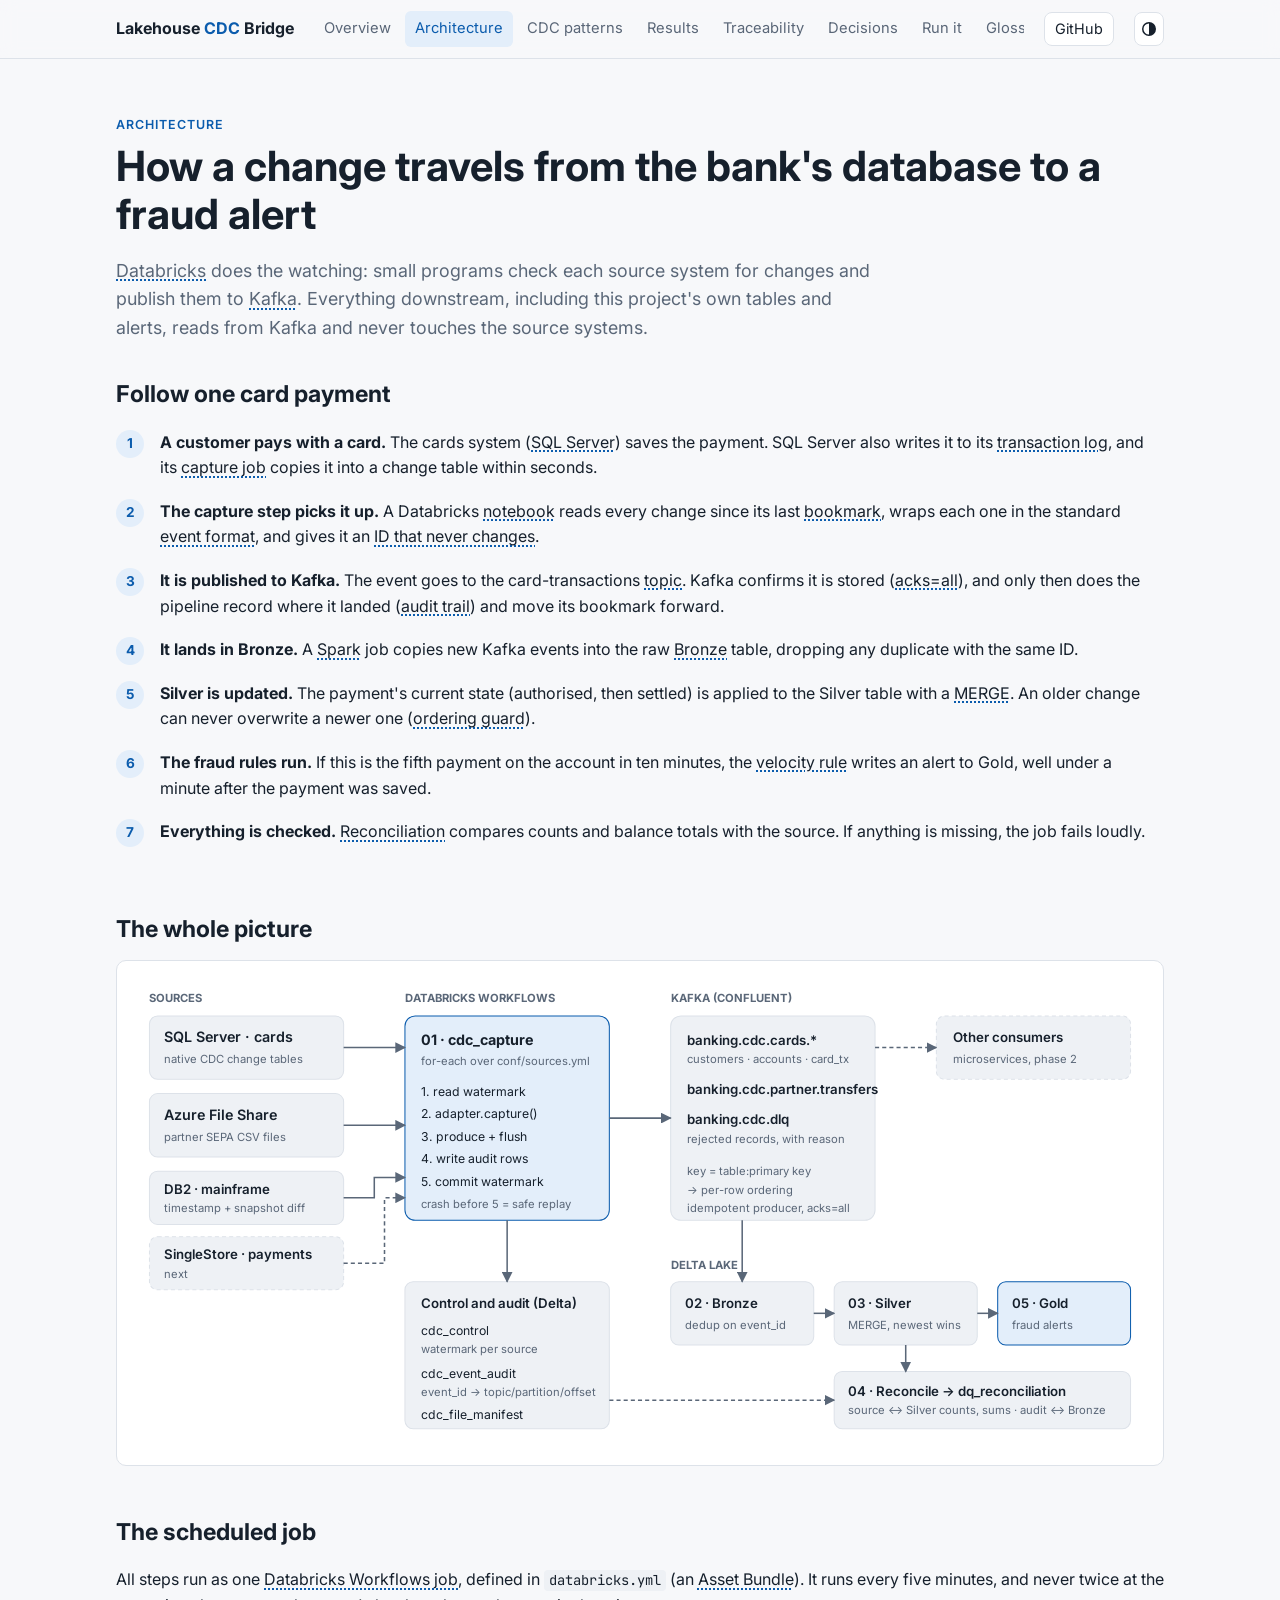
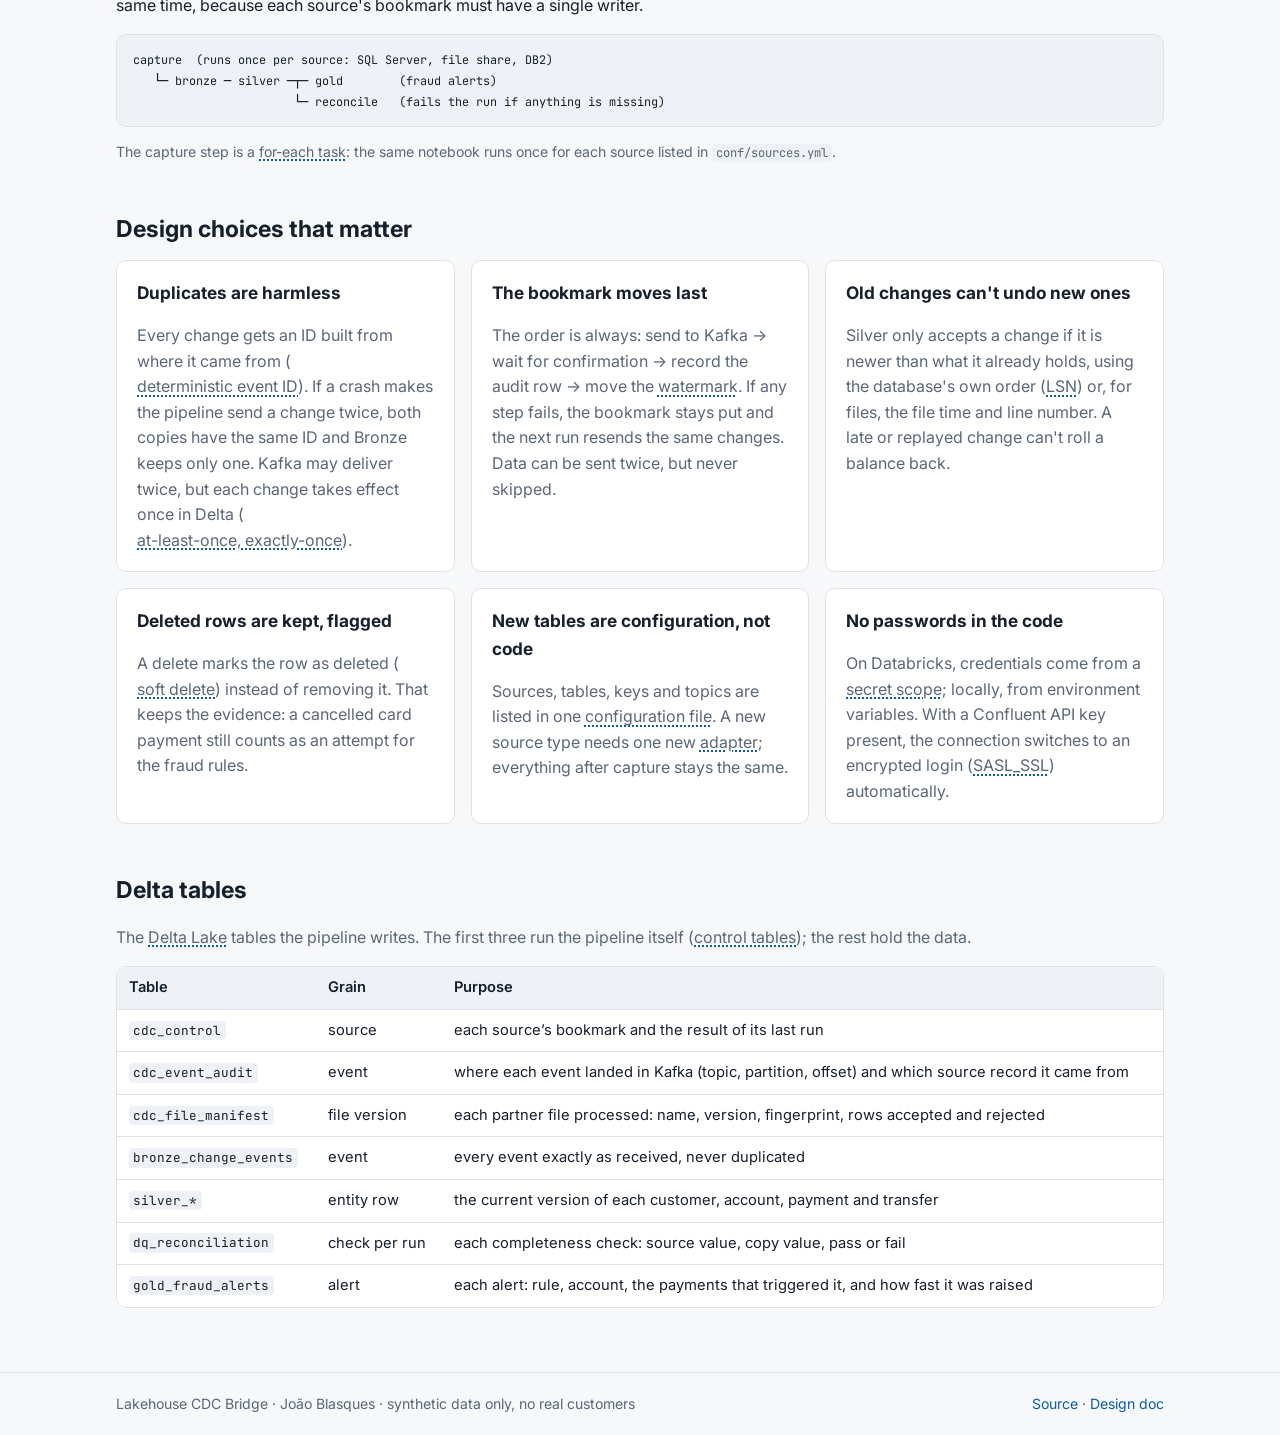
==== commit 5b25aac1: "feat(db2): add DB2 to the end-to-end run, website and docs - run_local uses DB2 when reachable (opt-" ====
--- a/site/architecture.html
+++ b/site/architecture.html
@@ -44,7 +44,7 @@
       to the Silver table with a <span data-term="merge">MERGE</span>. An older change can never
       overwrite a newer one (<span data-term="ordering-guard">ordering guard</span>).</li>
     <li><b>The fraud rules run.</b> If this is the fifth payment on the account in ten minutes, the
-      <span data-term="velocity">velocity rule</span> writes an alert to Gold, about 20 seconds
+      <span data-term="velocity">velocity rule</span> writes an alert to Gold, well under a minute
       after the payment was saved.</li>
     <li><b>Everything is checked.</b> <span data-term="reconciliation">Reconciliation</span>
       compares counts and balance totals with the source. If anything is missing, the job fails
@@ -68,12 +68,12 @@
       <rect class="box" x="20" y="118" width="190" height="62" rx="8"/>
       <text x="34" y="144" font-size="14" font-weight="600">Azure File Share</text>
       <text x="34" y="164" class="sub">partner SEPA CSV files</text>
-      <rect class="box edge-dash" x="20" y="194" width="190" height="52" rx="8" stroke-dasharray="4 3"/>
+      <rect class="box" x="20" y="194" width="190" height="52" rx="8"/>
       <text x="34" y="216" font-size="13" font-weight="600">DB2 · mainframe</text>
-      <text x="34" y="234" class="sub">phase 2</text>
+      <text x="34" y="234" class="sub">timestamp + snapshot diff</text>
       <rect class="box" x="20" y="258" width="190" height="52" rx="8" stroke-dasharray="4 3"/>
       <text x="34" y="280" font-size="13" font-weight="600">SingleStore · payments</text>
-      <text x="34" y="298" class="sub">phase 2</text>
+      <text x="34" y="298" class="sub">next</text>
 
       <!-- capture -->
       <text x="270" y="28" font-size="12" font-weight="700" class="sub">DATABRICKS WORKFLOWS</text>
@@ -131,7 +131,7 @@
       <!-- edges -->
       <path class="edge" d="M210 73 H270"/>
       <path class="edge" d="M210 149 H270"/>
-      <path class="edge edge-dash" d="M210 220 H240 V200 H270"/>
+      <path class="edge" d="M210 220 H240 V200 H270"/>
       <path class="edge edge-dash" d="M210 284 H250 V220 H270"/>
       <path class="edge" d="M470 142 H530"/>
       <path class="edge" d="M370 242 V302"/>
@@ -149,7 +149,7 @@
     <code>databricks.yml</code> (an <span data-term="bundle">Asset Bundle</span>). It runs every
     five minutes, and never twice at the same time, because each source's bookmark must have
     a single writer.</p>
-<pre><code>capture  (runs once per source: SQL Server, file share)
+<pre><code>capture  (runs once per source: SQL Server, file share, DB2)
    └─ bronze ─ silver ─┬─ gold        (fraud alerts)
                        └─ reconcile   (fails the run if anything is missing)</code></pre>
   <p class="muted small">The capture step is a <span data-term="for-each">for-each task</span>:
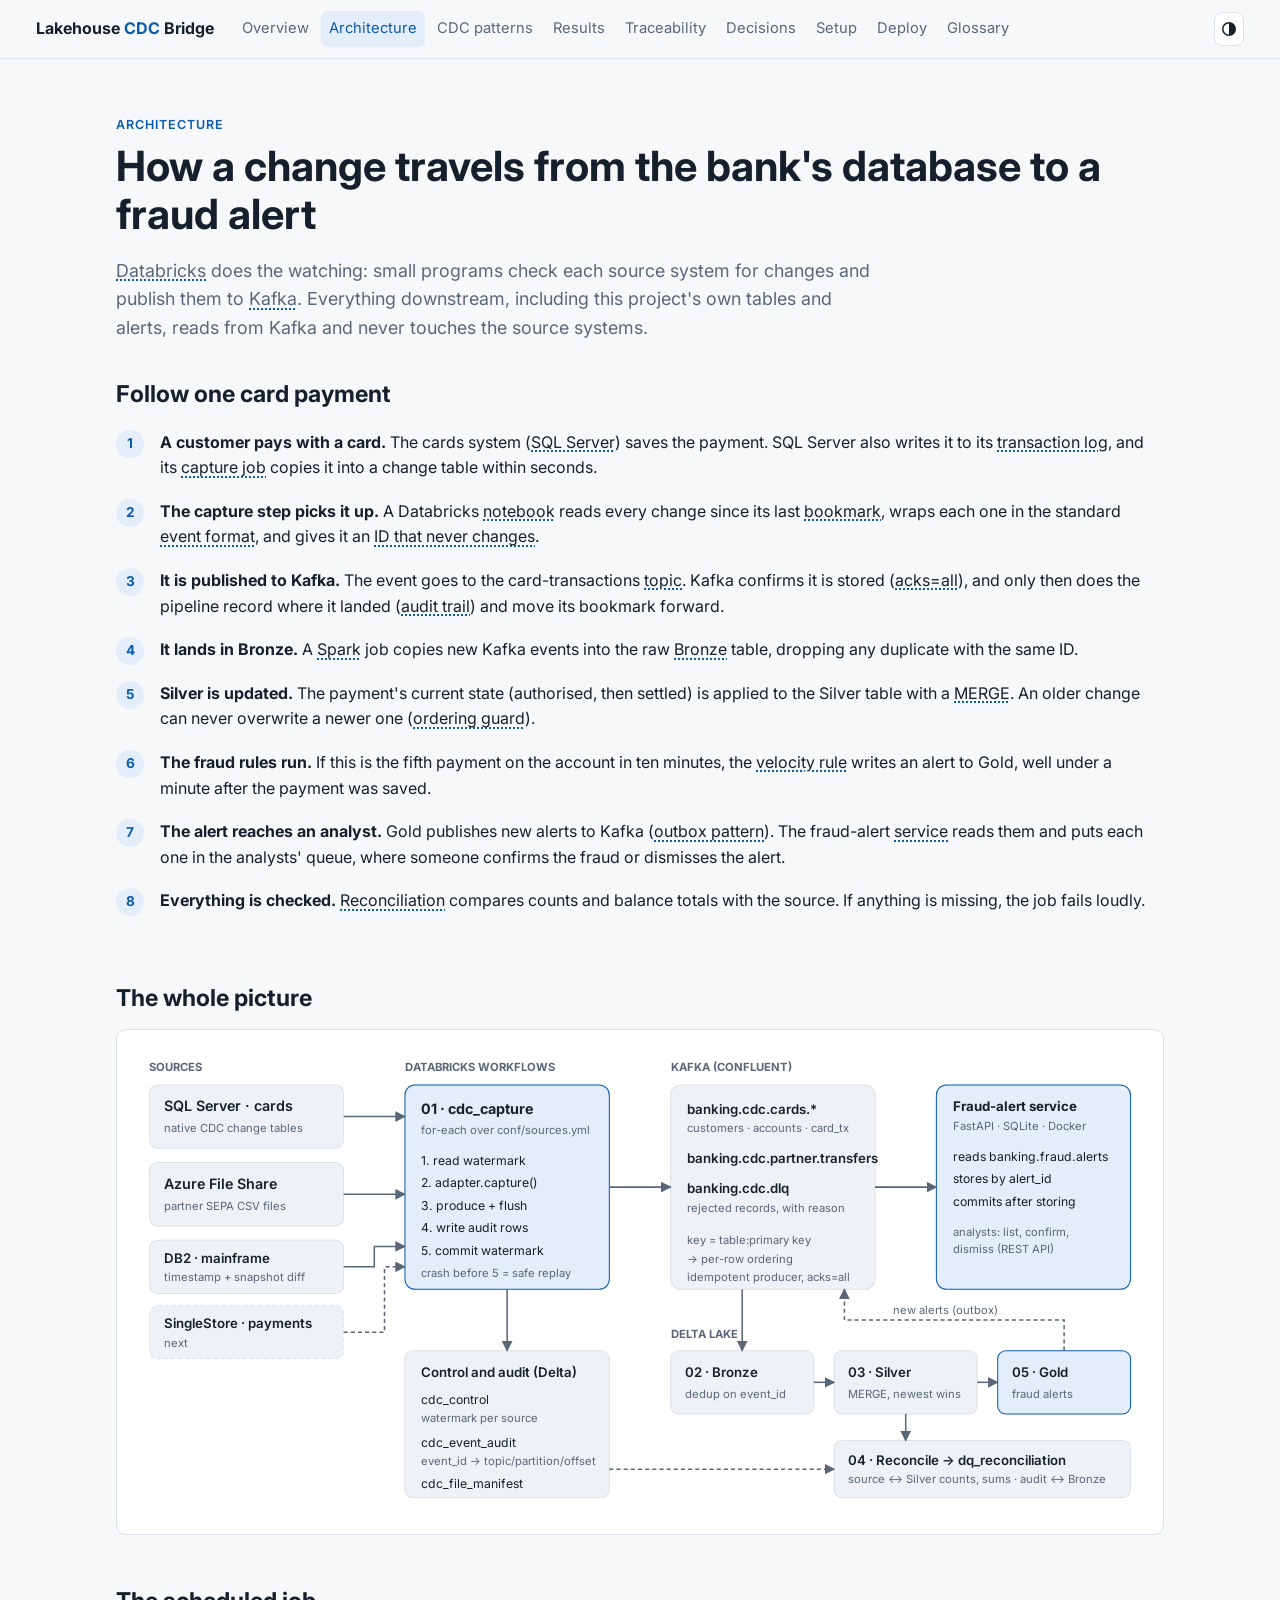
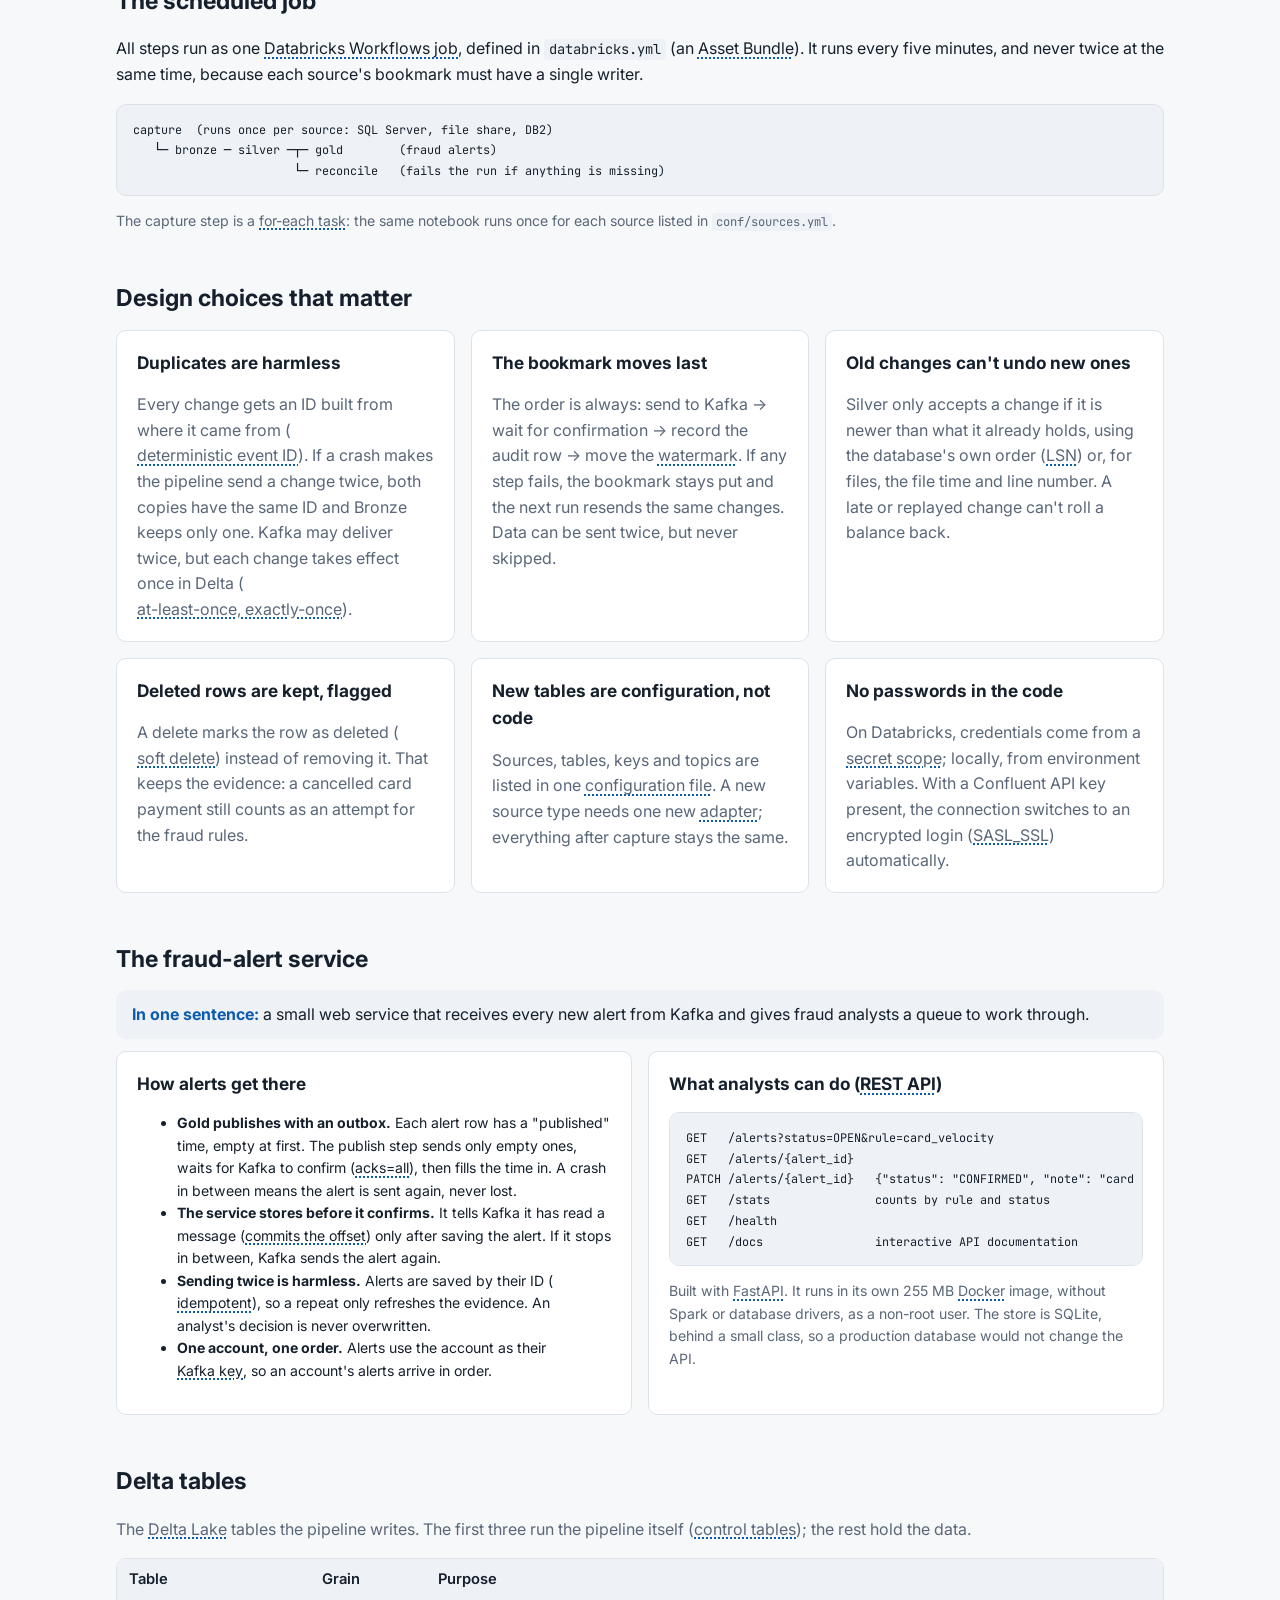
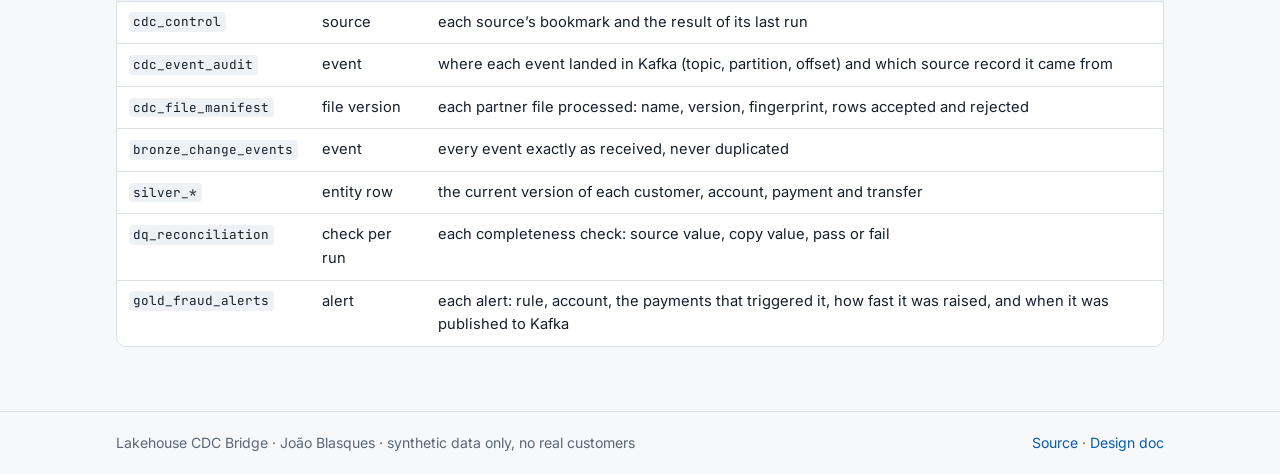
==== commit 01f64303: "feat(alerts): fraud-alert microservice fed from Gold through Kafka - Gold publishes new alerts to ba" ====
--- a/site/architecture.html
+++ b/site/architecture.html
@@ -46,6 +46,10 @@
     <li><b>The fraud rules run.</b> If this is the fifth payment on the account in ten minutes, the
       <span data-term="velocity">velocity rule</span> writes an alert to Gold, well under a minute
       after the payment was saved.</li>
+    <li><b>The alert reaches an analyst.</b> Gold publishes new alerts to Kafka
+      (<span data-term="outbox">outbox pattern</span>). The fraud-alert
+      <span data-term="microservice">service</span> reads them and puts each one in the
+      analysts' queue, where someone confirms the fraud or dismisses the alert.</li>
     <li><b>Everything is checked.</b> <span data-term="reconciliation">Reconciliation</span>
       compares counts and balance totals with the source. If anything is missing, the job fails
       loudly.</li>
@@ -100,9 +104,14 @@
       <text x="546" y="234" class="sub">idempotent producer, acks=all</text>
 
       <!-- consumers -->
-      <rect class="box" x="790" y="42" width="190" height="62" rx="8" stroke-dasharray="4 3"/>
-      <text x="806" y="68" font-size="13" font-weight="600">Other consumers</text>
-      <text x="806" y="88" class="sub">microservices, phase 2</text>
+      <rect class="box-accent" x="790" y="42" width="190" height="200" rx="10"/>
+      <text x="806" y="68" font-size="13" font-weight="700">Fraud-alert service</text>
+      <text x="806" y="86" class="sub">FastAPI · SQLite · Docker</text>
+      <text x="806" y="116" font-size="12">reads banking.fraud.alerts</text>
+      <text x="806" y="138" font-size="12">stores by alert_id</text>
+      <text x="806" y="160" font-size="12">commits after storing</text>
+      <text x="806" y="190" class="sub">analysts: list, confirm,</text>
+      <text x="806" y="206" class="sub">dismiss (REST API)</text>
 
       <!-- medallion -->
       <text x="530" y="290" font-size="12" font-weight="700" class="sub">DELTA LAKE</text>
@@ -135,7 +144,9 @@
       <path class="edge edge-dash" d="M210 284 H250 V220 H270"/>
       <path class="edge" d="M470 142 H530"/>
       <path class="edge" d="M370 242 V302"/>
-      <path class="edge edge-dash" d="M730 73 H790"/>
+      <path class="edge" d="M730 142 H790"/>
+      <path class="edge edge-dash" d="M915 302 V272 H700 V242"/>
+      <text x="748" y="266" class="sub">new alerts (outbox)</text>
       <path class="edge" d="M600 242 V302"/>
       <path class="edge" d="M670 333 H690"/>
       <path class="edge" d="M830 333 H850"/>
@@ -196,6 +207,42 @@
         <span data-term="secret-scope">secret scope</span>; locally, from environment variables.
         With a Confluent API key present, the connection switches to an encrypted login
         (<span data-term="sasl">SASL_SSL</span>) automatically.</p>
+    </div>
+  </div>
+
+  <h2 id="service">The fraud-alert service</h2>
+  <p class="plain"><b>In one sentence:</b> a small web service that receives every new alert from
+    Kafka and gives fraud analysts a queue to work through.</p>
+  <div class="grid grid-2">
+    <div class="card">
+      <h3>How alerts get there</h3>
+      <ul class="small">
+        <li><b>Gold publishes with an outbox.</b> Each alert row has a "published" time, empty at
+          first. The publish step sends only empty ones, waits for Kafka to confirm
+          (<span data-term="acks">acks=all</span>), then fills the time in. A crash in between
+          means the alert is sent again, never lost.</li>
+        <li><b>The service stores before it confirms.</b> It tells Kafka it has read a message
+          (<span data-term="commit-offset">commits the offset</span>) only after saving the alert.
+          If it stops in between, Kafka sends the alert again.</li>
+        <li><b>Sending twice is harmless.</b> Alerts are saved by their ID
+          (<span data-term="idempotent">idempotent</span>), so a repeat only refreshes the
+          evidence. An analyst's decision is never overwritten.</li>
+        <li><b>One account, one order.</b> Alerts use the account as their
+          <span data-term="message-key">Kafka key</span>, so an account's alerts arrive in order.</li>
+      </ul>
+    </div>
+    <div class="card">
+      <h3>What analysts can do (<span data-term="rest-api">REST API</span>)</h3>
+<pre><code>GET   /alerts?status=OPEN&amp;rule=card_velocity
+GET   /alerts/{alert_id}
+PATCH /alerts/{alert_id}   {"status": "CONFIRMED", "note": "card blocked"}
+GET   /stats               counts by rule and status
+GET   /health
+GET   /docs                interactive API documentation</code></pre>
+      <p class="small muted">Built with <span data-term="fastapi">FastAPI</span>. It runs in its
+        own 255 MB <span data-term="docker">Docker</span> image, without Spark or database
+        drivers, as a non-root user. The store is SQLite, behind a small class, so a
+        production database would not change the API.</p>
     </div>
   </div>
 
@@ -213,7 +260,7 @@
         <tr><td><code>bronze_change_events</code></td><td>event</td><td>every event exactly as received, never duplicated</td></tr>
         <tr><td><code>silver_*</code></td><td>entity row</td><td>the current version of each customer, account, payment and transfer</td></tr>
         <tr><td><code>dq_reconciliation</code></td><td>check per run</td><td>each completeness check: source value, copy value, pass or fail</td></tr>
-        <tr><td><code>gold_fraud_alerts</code></td><td>alert</td><td>each alert: rule, account, the payments that triggered it, and how fast it was raised</td></tr>
+        <tr><td><code>gold_fraud_alerts</code></td><td>alert</td><td>each alert: rule, account, the payments that triggered it, how fast it was raised, and when it was published to Kafka</td></tr>
       </tbody>
     </table>
   </div>
--- a/site/assets/style.css
+++ b/site/assets/style.css
@@ -99,7 +99,7 @@
   border-bottom: 1px solid var(--border);
 }
 .nav {
-  max-width: 1080px;
+  max-width: 1240px;
   margin: 0 auto;
   padding: 0 16px;
   display: flex;
@@ -112,7 +112,7 @@
 .nav-links { display: flex; gap: 4px; flex: 1; overflow-x: auto; scrollbar-width: none; }
 .nav-links a {
   color: var(--muted);
-  padding: 6px 10px;
+  padding: 6px 8px;
   border-radius: 6px;
   font-size: 0.92rem;
   white-space: nowrap;
@@ -341,3 +341,11 @@
 .toc a { font-size: 0.88rem; padding: 4px 10px; border-radius: 999px; background: var(--surface-2); color: var(--text); }
 .plain { background: var(--surface-2); border-radius: var(--radius); padding: 12px 16px; margin: 0 0 12px; }
 .plain b { color: var(--accent); }
+
+/* ---- setup guide (STE callouts) ---- */
+.callout { border-radius: var(--radius); padding: 12px 16px; font-size: 0.94rem; margin: 12px 0; }
+.callout .tag { margin-right: 8px; }
+.callout.caution { background: var(--bad-soft); border-left: 4px solid var(--bad); }
+.callout.note { background: var(--accent-soft); border-left: 4px solid var(--accent); }
+kbd { font-family: var(--mono); font-size: 0.82em; padding: 1px 6px; border: 1px solid var(--border);
+  border-bottom-width: 2px; border-radius: 4px; background: var(--surface); }
